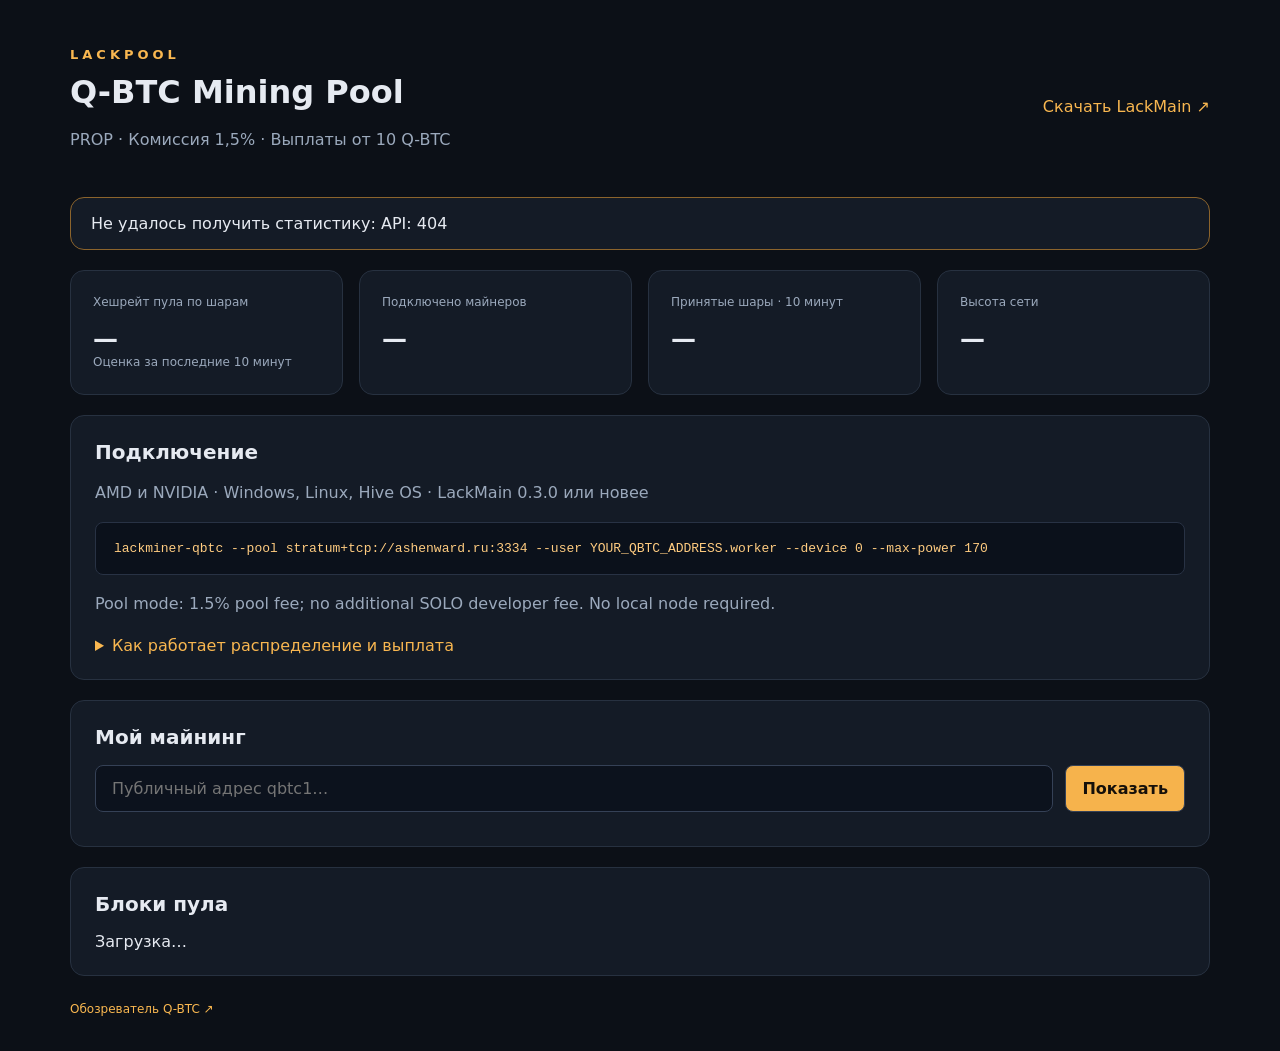
==== pool/web/index.html @ bfa76a73 "lackminer qbtc 0.3.0" ====
<!doctype html>
<html lang="ru"><head><meta charset="utf-8"><meta name="viewport" content="width=device-width,initial-scale=1"><title>LackPool · Q-BTC</title><link rel="stylesheet" href="./style.css"></head>
<body><main><header><div><span class="brand">LACKPOOL</span><h1>Q-BTC Mining Pool</h1><p>PROP · Комиссия 1,5% · Выплаты от 10 Q-BTC</p></div><a href="https://github.com/Knop3dev/LackMain/releases" rel="noreferrer">Скачать LackMain ↗</a></header>
<div id="status" class="notice">Подключение к пулу…</div>
<section class="grid"><article><label>Хешрейт пула по шарам</label><strong id="hashrate">—</strong><small>Оценка за последние 10 минут</small></article><article><label>Подключено майнеров</label><strong id="miners">—</strong></article><article><label>Принятые шары · 10 минут</label><strong id="shares">—</strong></article><article><label>Высота сети</label><strong id="height">—</strong></article></section>
<section class="card"><h2>Подключение</h2><p>AMD и NVIDIA · Windows, Linux, Hive OS · LackMain 0.3.0 или новее</p><pre>lackminer-qbtc --pool stratum+tcp://ashenward.ru:3334 --user YOUR_QBTC_ADDRESS.worker --device 0 --max-power 170</pre><p>Pool mode: 1.5% pool fee; no additional SOLO developer fee. No local node required.</p><details><summary>Как работает распределение и выплата</summary><p>PROP: награда блока делится между участниками пропорционально подтверждённой работе с предыдущего найденного пулом блока. Сложность каждой шары учитывается в её весе. Комиссия пула — 1,5% полной награды блока, включая комиссии транзакций.</p><p>Все блоки добываются на кошелёк оператора. Начисления становятся доступными после созревания coinbase: не менее 100 блоков и проверка основной цепи. Автоматическая выплата начинается с 10 Q-BTC. Комиссия сети оплачивается оператором. При реорганизации или проблеме подписи выплаты приостанавливаются.</p><p>Нахождение блока случайно. Принятая шара подтверждает выполненную работу; начисление появляется после найденного пулом блока. У пула нет гарантированной почасовой доходности.</p></details></section>
<section class="card"><h2>Мой майнинг</h2><form id="lookup"><input id="address" placeholder="Публичный адрес qbtc1…" autocomplete="off" required><button>Показать</button></form><div id="wallet-error" class="error"></div><div id="wallet" hidden><div class="grid"><article><label>Мой хешрейт по шарам</label><strong id="my-rate">—</strong></article><article><label>Ожидает созревания</label><strong id="pending">—</strong></article><article><label>Доступно</label><strong id="available">—</strong></article><article><label>В обработке</label><strong id="in-flight">—</strong></article></div><div id="workers"></div><h3>Выплаты</h3><div id="payouts"></div></div></section>
<section class="card"><h2>Блоки пула</h2><div id="blocks">Загрузка…</div></section><footer><a href="https://explorer.qbtc-core.org/" rel="noreferrer">Обозреватель Q-BTC ↗</a><span id="updated"></span></footer></main><script src="./app.js"></script></body></html>
---- pool/web/style.css ----
:root{color-scheme:dark;font-family:Inter,system-ui,sans-serif;background:#0c1017;color:#e6eaf1}*{box-sizing:border-box}body{margin:0}main{max-width:1180px;margin:auto;padding:32px 20px}header,footer{display:flex;align-items:center;justify-content:space-between;gap:24px}header{margin:12px 0 28px}h1{font-size:32px;margin:10px 0}h2{font-size:20px;margin:0 0 16px}h3{font-size:16px}p,small,label,footer{color:#9ba9bc;line-height:1.6}.brand{letter-spacing:4px;font-size:13px;font-weight:700;color:#f9b750}a{color:#f9b750;text-decoration:none}.notice,.card,article{border:1px solid #273140;background:#141b26;border-radius:14px}.notice{padding:16px 20px;margin-bottom:20px}.notice.good{border-color:#267f63}.notice.wait{border-color:#8c642c}.grid{display:grid;grid-template-columns:repeat(4,minmax(0,1fr));gap:16px;margin:20px 0}article{padding:22px}label,small{display:block;font-size:12px}strong{display:block;font-size:25px;margin-top:12px;overflow-wrap:anywhere}.card{padding:24px;margin:20px 0}pre{background:#0b111b;border:1px solid #283244;padding:18px;border-radius:8px;overflow-x:auto;color:#ffcc80;font-size:13px}form{display:flex;gap:12px}input,button{padding:13px 16px;border:1px solid #354156;border-radius:8px;font:inherit}input{flex:1;min-width:0;background:#0c121d;color:#eee}button{background:#f6b34c;color:#15100a;cursor:pointer;font-weight:600}.error{color:#ff9c93;margin-top:10px}table{width:100%;border-collapse:collapse;font-size:13px}td,th{padding:12px 8px;border-bottom:1px solid #283140;text-align:left;overflow-wrap:anywhere}th{color:#9ba9bc;font-weight:500}.hash{font-family:monospace}details{margin-top:20px}summary{cursor:pointer;color:#f9b750}footer{font-size:12px;margin-top:24px}@media(max-width:760px){.grid{grid-template-columns:repeat(2,minmax(0,1fr))}header{align-items:flex-start;flex-direction:column}h1{font-size:26px}.card{padding:16px}form{flex-direction:column}strong{font-size:20px}}@media(max-width:430px){.grid{grid-template-columns:1fr 1fr;gap:8px}article{padding:14px}table{font-size:11px}}
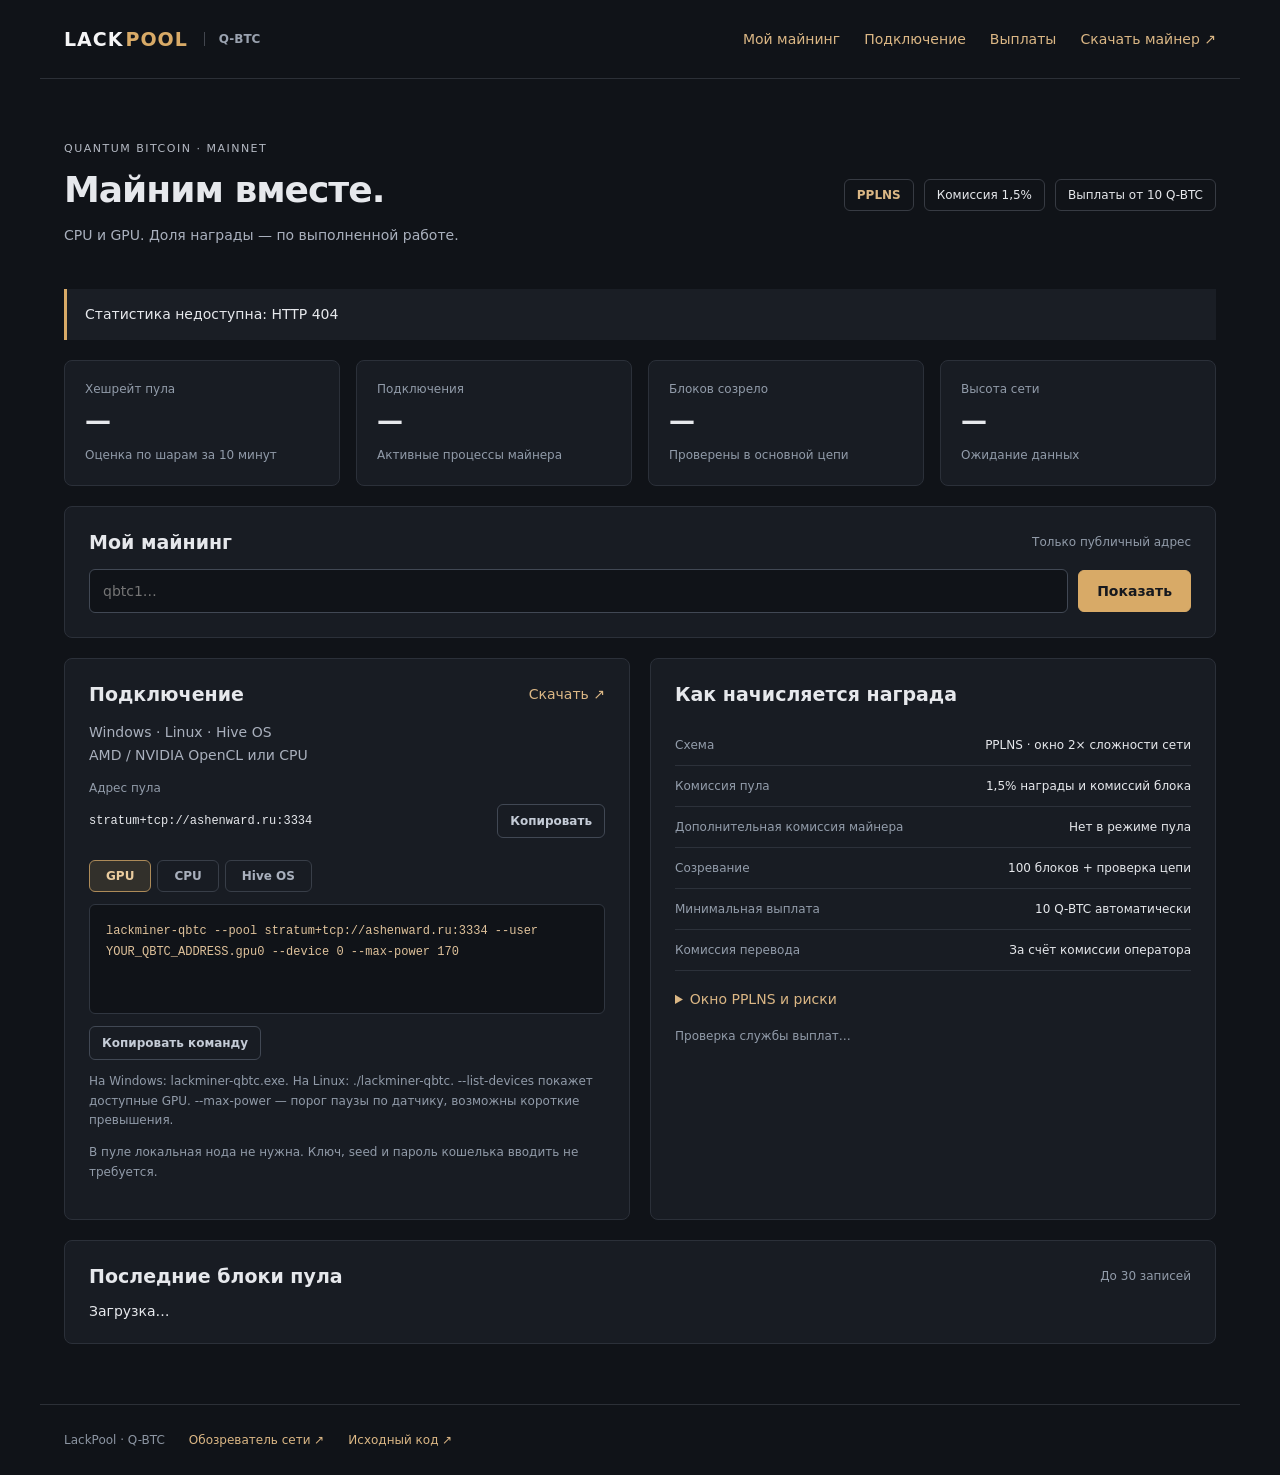
==== commit 048515f0: "lackpool PPLNS" ====
--- a/pool/web/index.html
+++ b/pool/web/index.html
@@ -1,8 +1,14 @@
 <!doctype html>
-<html lang="ru"><head><meta charset="utf-8"><meta name="viewport" content="width=device-width,initial-scale=1"><title>LackPool · Q-BTC</title><link rel="stylesheet" href="./style.css"></head>
-<body><main><header><div><span class="brand">LACKPOOL</span><h1>Q-BTC Mining Pool</h1><p>PROP · Комиссия 1,5% · Выплаты от 10 Q-BTC</p></div><a href="https://github.com/Knop3dev/LackMain/releases" rel="noreferrer">Скачать LackMain ↗</a></header>
-<div id="status" class="notice">Подключение к пулу…</div>
-<section class="grid"><article><label>Хешрейт пула по шарам</label><strong id="hashrate">—</strong><small>Оценка за последние 10 минут</small></article><article><label>Подключено майнеров</label><strong id="miners">—</strong></article><article><label>Принятые шары · 10 минут</label><strong id="shares">—</strong></article><article><label>Высота сети</label><strong id="height">—</strong></article></section>
-<section class="card"><h2>Подключение</h2><p>AMD и NVIDIA · Windows, Linux, Hive OS · LackMain 0.3.0 или новее</p><pre>lackminer-qbtc --pool stratum+tcp://ashenward.ru:3334 --user YOUR_QBTC_ADDRESS.worker --device 0 --max-power 170</pre><p>Pool mode: 1.5% pool fee; no additional SOLO developer fee. No local node required.</p><details><summary>Как работает распределение и выплата</summary><p>PROP: награда блока делится между участниками пропорционально подтверждённой работе с предыдущего найденного пулом блока. Сложность каждой шары учитывается в её весе. Комиссия пула — 1,5% полной награды блока, включая комиссии транзакций.</p><p>Все блоки добываются на кошелёк оператора. Начисления становятся доступными после созревания coinbase: не менее 100 блоков и проверка основной цепи. Автоматическая выплата начинается с 10 Q-BTC. Комиссия сети оплачивается оператором. При реорганизации или проблеме подписи выплаты приостанавливаются.</p><p>Нахождение блока случайно. Принятая шара подтверждает выполненную работу; начисление появляется после найденного пулом блока. У пула нет гарантированной почасовой доходности.</p></details></section>
-<section class="card"><h2>Мой майнинг</h2><form id="lookup"><input id="address" placeholder="Публичный адрес qbtc1…" autocomplete="off" required><button>Показать</button></form><div id="wallet-error" class="error"></div><div id="wallet" hidden><div class="grid"><article><label>Мой хешрейт по шарам</label><strong id="my-rate">—</strong></article><article><label>Ожидает созревания</label><strong id="pending">—</strong></article><article><label>Доступно</label><strong id="available">—</strong></article><article><label>В обработке</label><strong id="in-flight">—</strong></article></div><div id="workers"></div><h3>Выплаты</h3><div id="payouts"></div></div></section>
-<section class="card"><h2>Блоки пула</h2><div id="blocks">Загрузка…</div></section><footer><a href="https://explorer.qbtc-core.org/" rel="noreferrer">Обозреватель Q-BTC ↗</a><span id="updated"></span></footer></main><script src="./app.js"></script></body></html>
+<html lang="ru">
+<head><meta charset="utf-8"><meta name="viewport" content="width=device-width,initial-scale=1"><meta name="theme-color" content="#101318"><title>LackPool — Q-BTC</title><link rel="stylesheet" href="./style.css"></head>
+<body>
+<header><a class="brand" href="./">LACK<span>POOL</span><small>Q-BTC</small></a><nav aria-label="Навигация"><a href="#account">Мой майнинг</a><a href="#connect">Подключение</a><a href="#rules">Выплаты</a><a href="https://github.com/Knop3dev/LackMain/releases/latest" rel="noreferrer">Скачать майнер ↗</a></nav></header>
+<main>
+<div class="heading"><div><p class="eyebrow">QUANTUM BITCOIN · MAINNET</p><h1>Майним вместе.</h1><p>CPU и GPU. Доля награды — по выполненной работе.</p></div><div class="terms"><b>PPLNS</b><span>Комиссия 1,5%</span><span>Выплаты от 10 Q-BTC</span></div></div>
+<div id="status" class="notice" role="status">Подключение к пулу…</div>
+<section class="grid" aria-label="Показатели пула"><article><label>Хешрейт пула</label><strong id="hashrate">—</strong><small>Оценка по шарам за 10 минут</small></article><article><label>Подключения</label><strong id="miners">—</strong><small>Активные процессы майнера</small></article><article><label>Блоков созрело</label><strong id="matured">—</strong><small>Проверены в основной цепи</small></article><article><label>Высота сети</label><strong id="height">—</strong><small id="updated">Ожидание данных</small></article></section>
+<section class="card" id="account"><div class="section-heading"><h2>Мой майнинг</h2><span class="muted">Только публичный адрес</span></div><form id="lookup"><label class="sr-only" for="address">Адрес Q-BTC</label><input id="address" placeholder="qbtc1…" autocomplete="off" spellcheck="false" required maxlength="90"><button type="submit">Показать</button></form><p id="wallet-error" class="error" role="alert"></p><div id="wallet" hidden><div class="grid"><article><label>Хешрейт по шарам</label><strong id="my-rate">—</strong><small id="my-window">Доля в окне PPLNS</small></article><article><label>Созревает</label><strong id="pending">—</strong><small>Награды найденных блоков</small></article><article><label>Доступно к выплате</label><strong id="available">—</strong><small id="in-flight">В обработке: —</small></article><article><label>Выплачено</label><strong id="paid">—</strong><small>Подтверждено в цепи</small></article></div><h3>Воркеры</h3><div id="workers" class="table-wrap"></div><div class="section-heading"><h3>Последние выплаты</h3><small>До 30 записей</small></div><div id="payouts" class="table-wrap"></div></div></section>
+<div class="two-column"><section class="card" id="connect"><div class="section-heading"><h2>Подключение</h2><a href="https://github.com/Knop3dev/LackMain/releases/latest" rel="noreferrer">Скачать ↗</a></div><p>Windows · Linux · Hive OS<br>AMD / NVIDIA OpenCL или CPU</p><label for="endpoint">Адрес пула</label><div class="endpoint"><code id="endpoint">stratum+tcp://ashenward.ru:3334</code><button id="copy-endpoint" class="secondary" type="button">Копировать</button></div><div class="tabs" role="group" aria-label="Способ подключения"><button type="button" data-mode="gpu" aria-pressed="true">GPU</button><button type="button" data-mode="cpu" aria-pressed="false">CPU</button><button type="button" data-mode="hive" aria-pressed="false">Hive OS</button></div><pre id="command"></pre><button id="copy-command" type="button" class="secondary">Копировать команду</button><p id="connect-help" class="muted"></p><p class="muted">В пуле локальная нода не нужна. Ключ, seed и пароль кошелька вводить не требуется.</p></section>
+<section class="card" id="rules"><h2>Как начисляется награда</h2><dl><div><dt>Схема</dt><dd>PPLNS · окно 2× сложности сети</dd></div><div><dt>Комиссия пула</dt><dd>1,5% награды и комиссий блока</dd></div><div><dt>Дополнительная комиссия майнера</dt><dd>Нет в режиме пула</dd></div><div><dt>Созревание</dt><dd>100 блоков + проверка цепи</dd></div><div><dt>Минимальная выплата</dt><dd>10 Q-BTC автоматически</dd></div><div><dt>Комиссия перевода</dt><dd>За счёт комиссии оператора</dd></div></dl><details><summary>Окно PPLNS и риски</summary><p>Награда найденного блока делится по последней принятой работе. Сложность каждой шары учитывается: количество лёгких CPU-шар нельзя сравнивать с количеством GPU-шар напрямую. Граничная шара учитывается частично.</p><p>Окно равно двум ожидаемым объёмам работы на блок при текущей сложности сети. Пока окно заполняется, награда распределяется по имеющейся работе. После отключения ваша работа остаётся в окне, пока её не вытеснят новые шары. Заполнение: <b id="window-fill">—</b>.</p><p>Награда появляется только после найденного пулом блока. Шары и текущая доля не гарантируют доход. Блок вне основной цепи не оплачивается. При рассинхроне или неопределённом результате перевода выплаты приостанавливаются для проверки.</p><p>Пул хранит награды на кошельке оператора до выплаты участникам. Ни созревание в 100 блоков, ни проверки не исключают глубокую реорганизацию сети.</p></details><p id="payout-health" class="muted">Проверка службы выплат…</p></section></div>
+<section class="card"><div class="section-heading"><h2>Последние блоки пула</h2><small>До 30 записей</small></div><div id="blocks" class="table-wrap">Загрузка…</div></section>
+</main><footer><span>LackPool · Q-BTC</span><a href="https://explorer.qbtc-core.org/" rel="noreferrer">Обозреватель сети ↗</a><a href="https://github.com/Knop3dev/LackMain" rel="noreferrer">Исходный код ↗</a></footer><script src="./app.js"></script></body></html>
--- a/pool/web/style.css
+++ b/pool/web/style.css
@@ -1 +1 @@
-:root{color-scheme:dark;font-family:Inter,system-ui,sans-serif;background:#0c1017;color:#e6eaf1}*{box-sizing:border-box}body{margin:0}main{max-width:1180px;margin:auto;padding:32px 20px}header,footer{display:flex;align-items:center;justify-content:space-between;gap:24px}header{margin:12px 0 28px}h1{font-size:32px;margin:10px 0}h2{font-size:20px;margin:0 0 16px}h3{font-size:16px}p,small,label,footer{color:#9ba9bc;line-height:1.6}.brand{letter-spacing:4px;font-size:13px;font-weight:700;color:#f9b750}a{color:#f9b750;text-decoration:none}.notice,.card,article{border:1px solid #273140;background:#141b26;border-radius:14px}.notice{padding:16px 20px;margin-bottom:20px}.notice.good{border-color:#267f63}.notice.wait{border-color:#8c642c}.grid{display:grid;grid-template-columns:repeat(4,minmax(0,1fr));gap:16px;margin:20px 0}article{padding:22px}label,small{display:block;font-size:12px}strong{display:block;font-size:25px;margin-top:12px;overflow-wrap:anywhere}.card{padding:24px;margin:20px 0}pre{background:#0b111b;border:1px solid #283244;padding:18px;border-radius:8px;overflow-x:auto;color:#ffcc80;font-size:13px}form{display:flex;gap:12px}input,button{padding:13px 16px;border:1px solid #354156;border-radius:8px;font:inherit}input{flex:1;min-width:0;background:#0c121d;color:#eee}button{background:#f6b34c;color:#15100a;cursor:pointer;font-weight:600}.error{color:#ff9c93;margin-top:10px}table{width:100%;border-collapse:collapse;font-size:13px}td,th{padding:12px 8px;border-bottom:1px solid #283140;text-align:left;overflow-wrap:anywhere}th{color:#9ba9bc;font-weight:500}.hash{font-family:monospace}details{margin-top:20px}summary{cursor:pointer;color:#f9b750}footer{font-size:12px;margin-top:24px}@media(max-width:760px){.grid{grid-template-columns:repeat(2,minmax(0,1fr))}header{align-items:flex-start;flex-direction:column}h1{font-size:26px}.card{padding:16px}form{flex-direction:column}strong{font-size:20px}}@media(max-width:430px){.grid{grid-template-columns:1fr 1fr;gap:8px}article{padding:14px}table{font-size:11px}}
+:root{color-scheme:dark;font-family:system-ui,-apple-system,"Segoe UI",sans-serif;background:#101318;color:#e6e8ec;font-size:14px}*{box-sizing:border-box}body{margin:0}main,body>header,footer{max-width:1200px;margin:auto;padding:28px 24px}body>header{display:flex;align-items:center;justify-content:space-between;border-bottom:1px solid #2c3037;gap:20px}.brand{font-size:19px;font-weight:800;letter-spacing:1px;color:#f5f5f6;display:flex;align-items:center;gap:2px}.brand span{color:#d8aa67}.brand small{border-left:1px solid #42464e;margin-left:14px;padding-left:14px;font-size:12px;letter-spacing:0;color:#9aa2af}nav{display:flex;gap:24px;flex-wrap:wrap}a{color:#dbb785;text-decoration:none}a:hover{text-decoration:underline}.heading{display:flex;justify-content:space-between;gap:24px;align-items:center;padding:22px 0 28px}.eyebrow{font-size:11px;letter-spacing:1.5px;color:#b4b9c3}h1{font-size:36px;letter-spacing:-1px;margin:10px 0}h2{font-size:19px;margin:0}h3{font-size:15px;margin:24px 0 12px}p{line-height:1.65;color:#a9b0bd}small,.muted,label{color:#919ba9;font-size:12px}.terms{display:flex;gap:10px;flex-wrap:wrap;justify-content:flex-end}.terms>*{padding:8px 12px;border:1px solid #373b43;border-radius:6px;font-size:12px}.terms b{color:#dbb785}.notice{border-left:3px solid #717b8a;background:#1a1e25;padding:14px 18px;margin-bottom:20px;line-height:1.6}.notice.good{border-color:#79bc99}.notice.wait{border-color:#d8aa67}.grid{display:grid;grid-template-columns:repeat(4,minmax(0,1fr));gap:16px;margin:20px 0}article,.card{background:#181c23;border:1px solid #2b3039;border-radius:8px}article{padding:21px 20px}label{display:block}strong{display:block;font-size:26px;font-weight:600;margin:10px 0;letter-spacing:-.6px;overflow-wrap:anywhere}article small{display:block;line-height:1.5}.card{padding:24px;margin:20px 0;min-width:0}.section-heading{display:flex;justify-content:space-between;align-items:center;gap:16px;margin-bottom:16px}.section-heading h3{margin:0}.two-column{display:grid;grid-template-columns:1fr 1fr;gap:20px}.two-column .card{margin:0}form,.endpoint{display:flex;gap:10px;align-items:center}input{width:100%;min-width:0;flex:1;background:#101318;color:#e6e8ec;border:1px solid #414854;border-radius:6px;padding:13px;font:inherit}input:focus{outline:2px solid #d8aa67;outline-offset:2px}button{font:inherit;background:#d8aa67;border:1px solid #d8aa67;color:#17191e;padding:12px 18px;border-radius:6px;cursor:pointer;white-space:nowrap;font-weight:600}button:hover{filter:brightness(1.08)}button.secondary{background:transparent;border-color:#414854;color:#c4cbd6;font-size:12px;padding:9px 12px}.error{color:#e9938a}.error:empty{display:none}.endpoint{margin:9px 0 22px;flex-wrap:wrap;justify-content:space-between}code,pre{font-family:Consolas,monospace;font-size:12px}pre{white-space:pre-wrap;overflow-wrap:anywhere;background:#101318;border:1px solid #303640;border-radius:6px;padding:16px;line-height:1.8;color:#dfc29b;min-height:110px}.tabs{display:flex;gap:6px}.tabs button{background:transparent;border-color:#383e48;color:#a9b0bd;padding:8px 16px;font-size:12px}.tabs button[aria-pressed=true]{background:#32302b;border-color:#ad8b59;color:#ebcc9e}dl{margin:20px 0}dl>div{display:flex;justify-content:space-between;gap:16px;padding:11px 0;border-bottom:1px solid #2c313a;line-height:1.5}dt{color:#939dab;font-size:12px}dd{margin:0;text-align:right;font-size:12px}details{margin:20px 0}summary{cursor:pointer;color:#dbb785}details p{font-size:12px}.table-wrap{overflow-x:auto}table{width:100%;border-collapse:collapse;font-size:12px;white-space:nowrap}td,th{padding:13px 12px;border-bottom:1px solid #2b3039;text-align:left}th{font-weight:500;color:#939dab}.mono{font-family:Consolas,monospace}.empty{padding:24px 0;color:#939dab}footer{border-top:1px solid #2c3037;display:flex;gap:24px;color:#8c95a2;font-size:12px;margin-top:12px}.sr-only{position:absolute;width:1px;height:1px;overflow:hidden;clip:rect(0,0,0,0)}[hidden]{display:none!important}@media(max-width:850px){body>header{align-items:flex-start;flex-direction:column}nav{gap:18px;font-size:12px}.heading{align-items:flex-start;flex-direction:column}.terms{justify-content:flex-start}.two-column{grid-template-columns:1fr}.grid{grid-template-columns:repeat(2,minmax(0,1fr))}h1{font-size:30px}}@media(max-width:480px){main,body>header,footer{padding:20px 16px}.card{padding:18px}.grid{gap:10px}article{padding:15px 12px}strong{font-size:20px}form{flex-direction:column;align-items:stretch}footer{flex-wrap:wrap;gap:14px}.section-heading{align-items:flex-start;flex-direction:column;gap:8px}dl>div{gap:10px}dd{max-width:55%}}
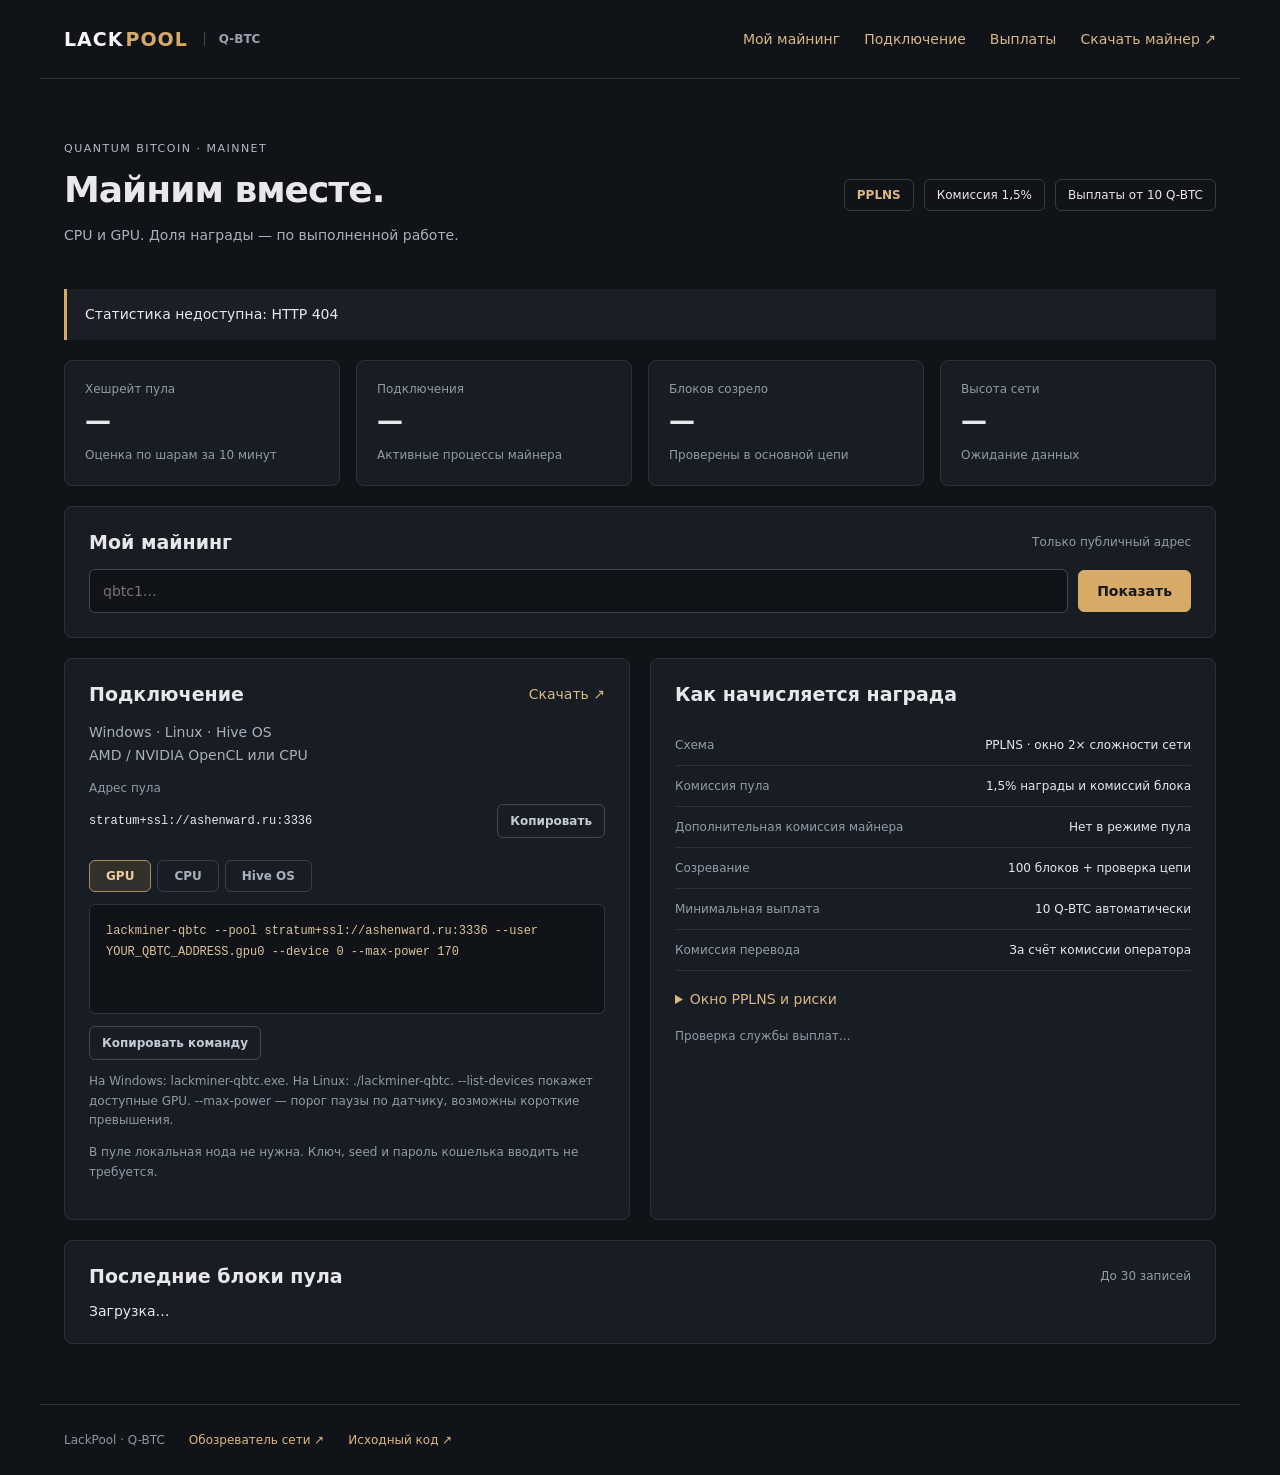
==== commit c4ecb979: "lackminer qbtc 0.3.1" ====
--- a/pool/web/index.html
+++ b/pool/web/index.html
@@ -8,7 +8,7 @@
 <div id="status" class="notice" role="status">Подключение к пулу…</div>
 <section class="grid" aria-label="Показатели пула"><article><label>Хешрейт пула</label><strong id="hashrate">—</strong><small>Оценка по шарам за 10 минут</small></article><article><label>Подключения</label><strong id="miners">—</strong><small>Активные процессы майнера</small></article><article><label>Блоков созрело</label><strong id="matured">—</strong><small>Проверены в основной цепи</small></article><article><label>Высота сети</label><strong id="height">—</strong><small id="updated">Ожидание данных</small></article></section>
 <section class="card" id="account"><div class="section-heading"><h2>Мой майнинг</h2><span class="muted">Только публичный адрес</span></div><form id="lookup"><label class="sr-only" for="address">Адрес Q-BTC</label><input id="address" placeholder="qbtc1…" autocomplete="off" spellcheck="false" required maxlength="90"><button type="submit">Показать</button></form><p id="wallet-error" class="error" role="alert"></p><div id="wallet" hidden><div class="grid"><article><label>Хешрейт по шарам</label><strong id="my-rate">—</strong><small id="my-window">Доля в окне PPLNS</small></article><article><label>Созревает</label><strong id="pending">—</strong><small>Награды найденных блоков</small></article><article><label>Доступно к выплате</label><strong id="available">—</strong><small id="in-flight">В обработке: —</small></article><article><label>Выплачено</label><strong id="paid">—</strong><small>Подтверждено в цепи</small></article></div><h3>Воркеры</h3><div id="workers" class="table-wrap"></div><div class="section-heading"><h3>Последние выплаты</h3><small>До 30 записей</small></div><div id="payouts" class="table-wrap"></div></div></section>
-<div class="two-column"><section class="card" id="connect"><div class="section-heading"><h2>Подключение</h2><a href="https://github.com/Knop3dev/LackMain/releases/latest" rel="noreferrer">Скачать ↗</a></div><p>Windows · Linux · Hive OS<br>AMD / NVIDIA OpenCL или CPU</p><label for="endpoint">Адрес пула</label><div class="endpoint"><code id="endpoint">stratum+tcp://ashenward.ru:3334</code><button id="copy-endpoint" class="secondary" type="button">Копировать</button></div><div class="tabs" role="group" aria-label="Способ подключения"><button type="button" data-mode="gpu" aria-pressed="true">GPU</button><button type="button" data-mode="cpu" aria-pressed="false">CPU</button><button type="button" data-mode="hive" aria-pressed="false">Hive OS</button></div><pre id="command"></pre><button id="copy-command" type="button" class="secondary">Копировать команду</button><p id="connect-help" class="muted"></p><p class="muted">В пуле локальная нода не нужна. Ключ, seed и пароль кошелька вводить не требуется.</p></section>
+<div class="two-column"><section class="card" id="connect"><div class="section-heading"><h2>Подключение</h2><a href="https://github.com/Knop3dev/LackMain/releases/latest" rel="noreferrer">Скачать ↗</a></div><p>Windows · Linux · Hive OS<br>AMD / NVIDIA OpenCL или CPU</p><label for="endpoint">Адрес пула</label><div class="endpoint"><code id="endpoint">stratum+ssl://ashenward.ru:3336</code><button id="copy-endpoint" class="secondary" type="button">Копировать</button></div><div class="tabs" role="group" aria-label="Способ подключения"><button type="button" data-mode="gpu" aria-pressed="true">GPU</button><button type="button" data-mode="cpu" aria-pressed="false">CPU</button><button type="button" data-mode="hive" aria-pressed="false">Hive OS</button></div><pre id="command"></pre><button id="copy-command" type="button" class="secondary">Копировать команду</button><p id="connect-help" class="muted"></p><p class="muted">В пуле локальная нода не нужна. Ключ, seed и пароль кошелька вводить не требуется.</p></section>
 <section class="card" id="rules"><h2>Как начисляется награда</h2><dl><div><dt>Схема</dt><dd>PPLNS · окно 2× сложности сети</dd></div><div><dt>Комиссия пула</dt><dd>1,5% награды и комиссий блока</dd></div><div><dt>Дополнительная комиссия майнера</dt><dd>Нет в режиме пула</dd></div><div><dt>Созревание</dt><dd>100 блоков + проверка цепи</dd></div><div><dt>Минимальная выплата</dt><dd>10 Q-BTC автоматически</dd></div><div><dt>Комиссия перевода</dt><dd>За счёт комиссии оператора</dd></div></dl><details><summary>Окно PPLNS и риски</summary><p>Награда найденного блока делится по последней принятой работе. Сложность каждой шары учитывается: количество лёгких CPU-шар нельзя сравнивать с количеством GPU-шар напрямую. Граничная шара учитывается частично.</p><p>Окно равно двум ожидаемым объёмам работы на блок при текущей сложности сети. Пока окно заполняется, награда распределяется по имеющейся работе. После отключения ваша работа остаётся в окне, пока её не вытеснят новые шары. Заполнение: <b id="window-fill">—</b>.</p><p>Награда появляется только после найденного пулом блока. Шары и текущая доля не гарантируют доход. Блок вне основной цепи не оплачивается. При рассинхроне или неопределённом результате перевода выплаты приостанавливаются для проверки.</p><p>Пул хранит награды на кошельке оператора до выплаты участникам. Ни созревание в 100 блоков, ни проверки не исключают глубокую реорганизацию сети.</p></details><p id="payout-health" class="muted">Проверка службы выплат…</p></section></div>
 <section class="card"><div class="section-heading"><h2>Последние блоки пула</h2><small>До 30 записей</small></div><div id="blocks" class="table-wrap">Загрузка…</div></section>
 </main><footer><span>LackPool · Q-BTC</span><a href="https://explorer.qbtc-core.org/" rel="noreferrer">Обозреватель сети ↗</a><a href="https://github.com/Knop3dev/LackMain" rel="noreferrer">Исходный код ↗</a></footer><script src="./app.js"></script></body></html>
